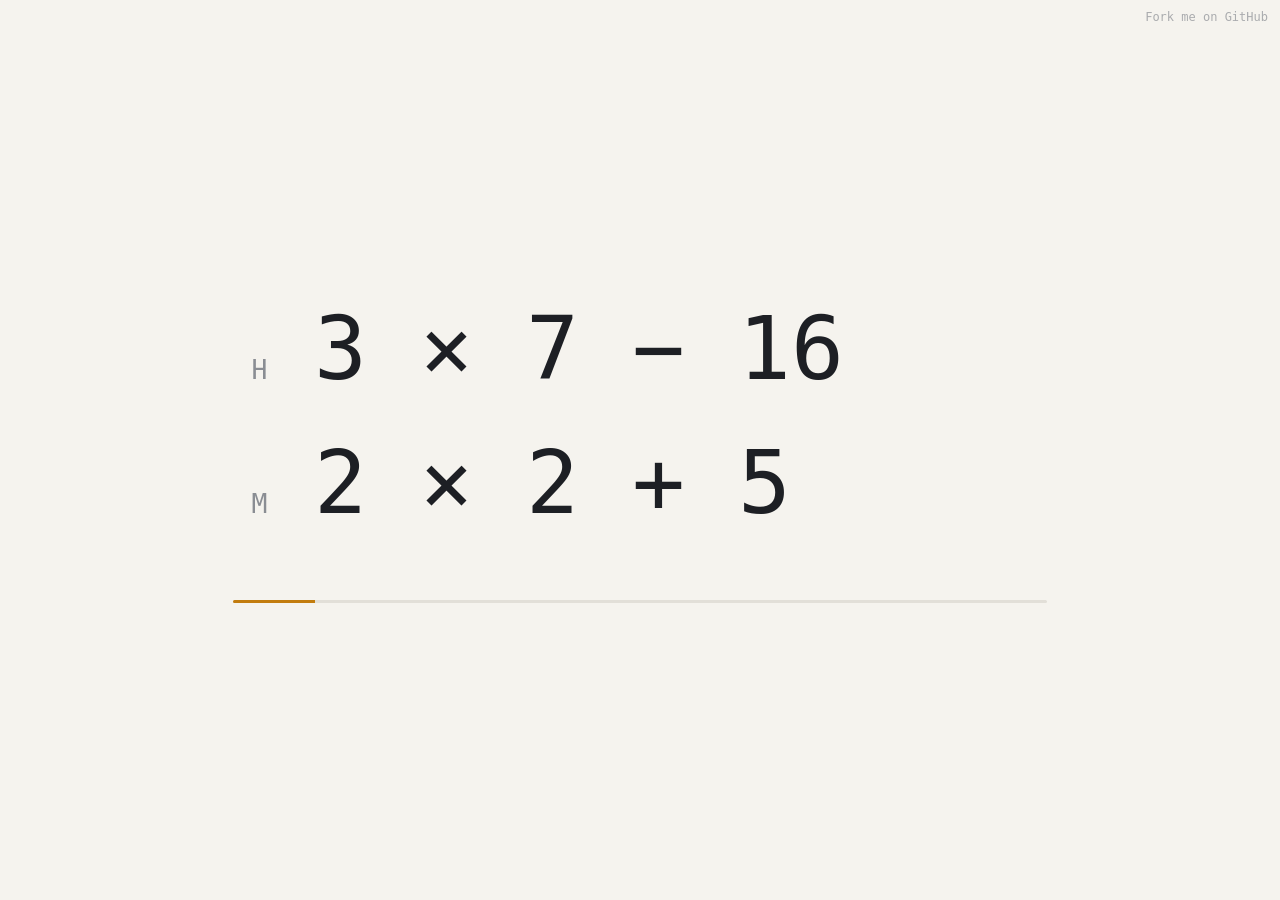
==== web/index.html @ e60682ce "Initial Math Clock release Browser site (web/), shared riddle generator, GNOME Shell extension, test" ====
<!doctype html>
<html lang="en">
  <head>
    <meta charset="utf-8" />
    <meta name="viewport" content="width=device-width, initial-scale=1" />
    <title>Math Clock</title>
    <style>
      :root {
        --bg: #0f1115;
        --fg: #e8e6e1;
        --muted: #6b7079;
        --accent: #f2b544;
        --bar: #262a33;
      }
      @media (prefers-color-scheme: light) {
        :root:not([data-theme='dark']) {
          --bg: #f5f3ee;
          --fg: #1d1f24;
          --muted: #8a8d93;
          --accent: #c27c0e;
          --bar: #e2dfd8;
        }
      }
      html,
      body {
        margin: 0;
        height: 100%;
      }
      body {
        background: var(--bg);
        color: var(--fg);
        font-family: 'JetBrains Mono', 'Ubuntu Mono', ui-monospace, monospace;
        display: grid;
        place-items: center;
        overflow: hidden;
        cursor: default;
        user-select: none;
      }
      body.widget {
        background: transparent;
      }
      body.widget .fork {
        display: none;
      }
      .fork {
        position: fixed;
        top: 10px;
        right: 12px;
        font-size: 12px;
        color: var(--muted);
        text-decoration: none;
        opacity: 0.7;
        transition: opacity 0.3s;
      }
      .fork:hover,
      .fork:focus-visible {
        opacity: 1;
        color: var(--accent);
      }
      .clock {
        display: grid;
        gap: 0.35em;
        font-size: clamp(20px, 7vw, 88px);
        padding: 0 16px;
      }
      .line {
        display: flex;
        align-items: baseline;
        gap: 0.5em;
        white-space: nowrap;
      }
      .label {
        font-size: 0.3em;
        color: var(--muted);
        width: 1.4em;
        text-align: right;
        letter-spacing: 0.1em;
      }
      .expr {
        font-variant-numeric: tabular-nums;
        transition: opacity 0.4s;
      }
      .answer {
        color: var(--accent);
        opacity: 0;
        transition: opacity 0.4s;
      }
      .reveal .answer {
        opacity: 1;
      }
      .progress {
        height: 3px;
        background: var(--bar);
        border-radius: 2px;
        overflow: hidden;
        margin-top: 0.4em;
      }
      .progress > div {
        height: 100%;
        background: var(--accent);
        width: 0;
        transition: width 1s linear;
      }
      .controls {
        position: fixed;
        bottom: 12px;
        left: 0;
        right: 0;
        display: flex;
        justify-content: center;
        gap: 8px;
        flex-wrap: wrap;
        padding: 0 16px;
        font-size: 13px;
        opacity: 0;
        transition: opacity 0.3s;
      }
      body.active .controls {
        opacity: 1;
      }
      button {
        font: inherit;
        color: var(--fg);
        background: var(--bar);
        border: 0;
        border-radius: 6px;
        padding: 6px 10px;
        cursor: pointer;
      }
      button[aria-pressed='true'] {
        background: var(--accent);
        color: var(--bg);
      }
    </style>
  </head>
  <body>
    <main class="clock" id="clock" title="Click or press space to reveal">
      <div class="line">
        <span class="label">H</span><span class="expr" id="h"></span><span class="answer" id="ha"></span>
      </div>
      <div class="line">
        <span class="label">M</span><span class="expr" id="m"></span><span class="answer" id="ma"></span>
      </div>
      <div class="progress"><div id="bar"></div></div>
    </main>

    <a class="fork" href="https://github.com/cbandera/mathclock" target="_blank" rel="noopener">Fork me on GitHub</a>

    <nav class="controls" id="controls"></nav>

    <script src="riddle.js"></script>
    <script>
      // Settings: URL params override saved prefs, e.g. index.html?level=3&widget=1
      const params = new URLSearchParams(location.search);
      const load = (k, d) => {
        try {
          return localStorage.getItem('mc.' + k) ?? d;
        } catch {
          return d;
        }
      };
      const save = (k, v) => {
        try {
          localStorage.setItem('mc.' + k, v);
        } catch {}
      };
      const state = {
        level: Number(params.get('level') || load('level', 2)),
        twelveHour: (params.get('h12') ?? load('h12', '0')) === '1',
        autoReveal: (params.get('auto') ?? load('auto', '1')) === '1', // show answer in the last 10 s
        salt: params.get('salt') ?? load('salt', ''), // same salt => same riddles on every device
        reveal: false,
      };
      if (params.get('widget') === '1') document.body.classList.add('widget');

      const $ = (id) => document.getElementById(id);
      let lastKey = '';

      function render() {
        const now = new Date();
        const key = `${now.getHours()}:${now.getMinutes()}|${state.level}|${state.twelveHour}`;
        if (key !== lastKey) {
          lastKey = key;
          state.reveal = false;
          const r = MathClock.riddlesFor(now, state);
          $('h').textContent = r.hours.text;
          $('m').textContent = r.minutes.text;
          $('ha').textContent = '= ' + r.hours.value;
          $('ma').textContent = '= ' + String(r.minutes.value).padStart(2, '0');
        }
        const sec = now.getSeconds();
        $('bar').style.width = ((sec + 1) / 60) * 100 + '%';
        $('clock').classList.toggle('reveal', state.reveal || (state.autoReveal && sec >= 50));
      }

      function buildControls() {
        const c = $('controls');
        c.innerHTML = '';
        const btn = (label, pressed, onClick) => {
          const b = document.createElement('button');
          b.textContent = label;
          b.setAttribute('aria-pressed', pressed);
          b.onclick = (e) => {
            e.stopPropagation();
            onClick();
            buildControls();
            render();
          };
          c.appendChild(b);
        };
        for (const [n, cfg] of Object.entries(MathClock.LEVELS)) {
          btn(`${n} ${cfg.name}`, state.level === Number(n), () => {
            state.level = Number(n);
            save('level', n);
          });
        }
        btn(state.twelveHour ? '12h' : '24h', false, () => {
          state.twelveHour = !state.twelveHour;
          save('h12', state.twelveHour ? '1' : '0');
        });
        btn('Auto-reveal', state.autoReveal, () => {
          state.autoReveal = !state.autoReveal;
          save('auto', state.autoReveal ? '1' : '0');
        });
      }

      // Show controls while the mouse moves; hide after 3 s idle.
      let idle;
      document.addEventListener('mousemove', () => {
        document.body.classList.add('active');
        clearTimeout(idle);
        idle = setTimeout(() => document.body.classList.remove('active'), 3000);
      });
      document.addEventListener('click', () => {
        state.reveal = !state.reveal;
        render();
      });
      document.addEventListener('keydown', (e) => {
        if (e.key === ' ') {
          state.reveal = !state.reveal;
          e.preventDefault();
        } else if (MathClock.LEVELS[e.key]) {
          state.level = Number(e.key);
          save('level', e.key);
          buildControls();
        } else if (e.key === 't') {
          state.twelveHour = !state.twelveHour;
          save('h12', state.twelveHour ? '1' : '0');
          buildControls();
        } else return;
        render();
      });

      buildControls();
      render();
      setInterval(render, 1000);
    </script>
  </body>
</html>
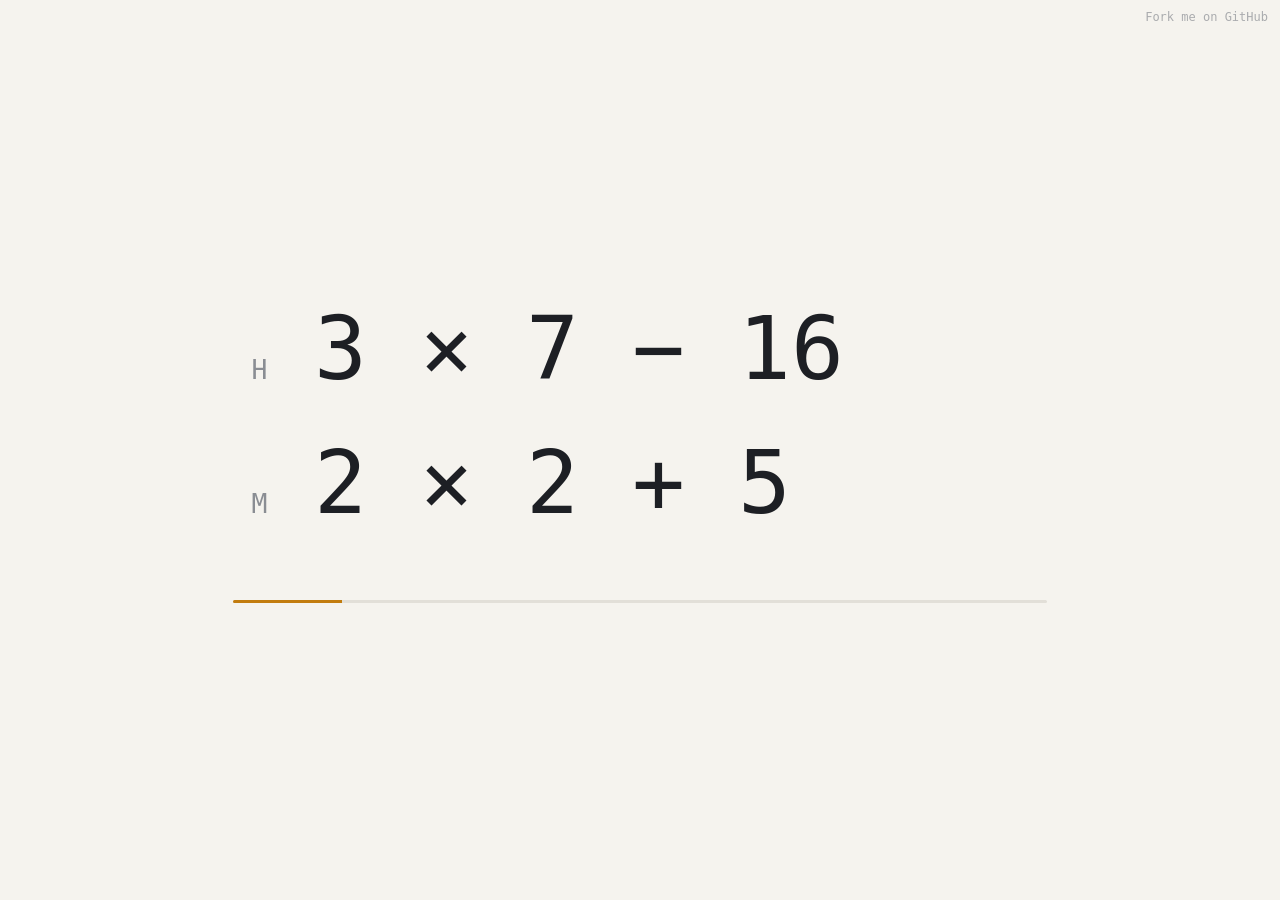
==== commit ba520548: "Share clock rules via riddle.js and remove duplication Move reveal window, progress, answer formatti" ====
--- a/web/index.html
+++ b/web/index.html
@@ -165,15 +165,23 @@
         } catch {}
       };
       const state = {
-        level: Number(params.get('level') || load('level', 2)),
-        twelveHour: (params.get('h12') ?? load('h12', '0')) === '1',
-        autoReveal: (params.get('auto') ?? load('auto', '1')) === '1', // show answer in the last 10 s
-        salt: params.get('salt') ?? load('salt', ''), // same salt => same riddles on every device
+        ...MathClock.normalizeSettings({
+          level: params.get('level') || load('level', 2),
+          twelveHour: (params.get('h12') ?? load('h12', '0')) === '1',
+          autoReveal: (params.get('auto') ?? load('auto', '1')) === '1', // show answer in the last 10 s
+          salt: params.get('salt') ?? load('salt', ''), // same salt => same riddles on every device
+        }),
         reveal: false,
       };
       if (params.get('widget') === '1') document.body.classList.add('widget');
 
       const $ = (id) => document.getElementById(id);
+      const clockEl = $('clock');
+      const hourExpr = $('h');
+      const hourAnswer = $('ha');
+      const minuteExpr = $('m');
+      const minuteAnswer = $('ma');
+      const progressBar = $('bar');
       let lastKey = '';
 
       function render() {
@@ -183,14 +191,31 @@
           lastKey = key;
           state.reveal = false;
           const r = MathClock.riddlesFor(now, state);
-          $('h').textContent = r.hours.text;
-          $('m').textContent = r.minutes.text;
-          $('ha').textContent = '= ' + r.hours.value;
-          $('ma').textContent = '= ' + String(r.minutes.value).padStart(2, '0');
+          hourExpr.textContent = r.hours.text;
+          minuteExpr.textContent = r.minutes.text;
+          hourAnswer.textContent = MathClock.formatAnswer(r.hours.value, false);
+          minuteAnswer.textContent = MathClock.formatAnswer(r.minutes.value, true);
         }
         const sec = now.getSeconds();
-        $('bar').style.width = ((sec + 1) / 60) * 100 + '%';
-        $('clock').classList.toggle('reveal', state.reveal || (state.autoReveal && sec >= 50));
+        progressBar.style.width = MathClock.progress(sec) * 100 + '%';
+        clockEl.classList.toggle('reveal', state.reveal || (state.autoReveal && MathClock.isRevealWindow(sec)));
+      }
+
+      // State changes: each updates, persists and refreshes in one place.
+      function setLevel(level) {
+        state.level = level;
+        save('level', level);
+      }
+      function toggleTwelveHour() {
+        state.twelveHour = !state.twelveHour;
+        save('h12', state.twelveHour ? '1' : '0');
+      }
+      function toggleAutoReveal() {
+        state.autoReveal = !state.autoReveal;
+        save('auto', state.autoReveal ? '1' : '0');
+      }
+      function toggleReveal() {
+        state.reveal = !state.reveal;
       }
 
       function buildControls() {
@@ -208,20 +233,11 @@
           };
           c.appendChild(b);
         };
-        for (const [n, cfg] of Object.entries(MathClock.LEVELS)) {
-          btn(`${n} ${cfg.name}`, state.level === Number(n), () => {
-            state.level = Number(n);
-            save('level', n);
-          });
-        }
-        btn(state.twelveHour ? '12h' : '24h', false, () => {
-          state.twelveHour = !state.twelveHour;
-          save('h12', state.twelveHour ? '1' : '0');
-        });
-        btn('Auto-reveal', state.autoReveal, () => {
-          state.autoReveal = !state.autoReveal;
-          save('auto', state.autoReveal ? '1' : '0');
-        });
+        for (const [n, levelConfig] of Object.entries(MathClock.LEVELS)) {
+          btn(`${n} ${levelConfig.name}`, state.level === Number(n), () => setLevel(Number(n)));
+        }
+        btn(state.twelveHour ? '12h' : '24h', false, toggleTwelveHour);
+        btn('Auto-reveal', state.autoReveal, toggleAutoReveal);
       }
 
       // Show controls while the mouse moves; hide after 3 s idle.
@@ -232,20 +248,18 @@
         idle = setTimeout(() => document.body.classList.remove('active'), 3000);
       });
       document.addEventListener('click', () => {
-        state.reveal = !state.reveal;
+        toggleReveal();
         render();
       });
       document.addEventListener('keydown', (e) => {
         if (e.key === ' ') {
-          state.reveal = !state.reveal;
+          toggleReveal();
           e.preventDefault();
         } else if (MathClock.LEVELS[e.key]) {
-          state.level = Number(e.key);
-          save('level', e.key);
+          setLevel(Number(e.key));
           buildControls();
         } else if (e.key === 't') {
-          state.twelveHour = !state.twelveHour;
-          save('h12', state.twelveHour ? '1' : '0');
+          toggleTwelveHour();
           buildControls();
         } else return;
         render();
